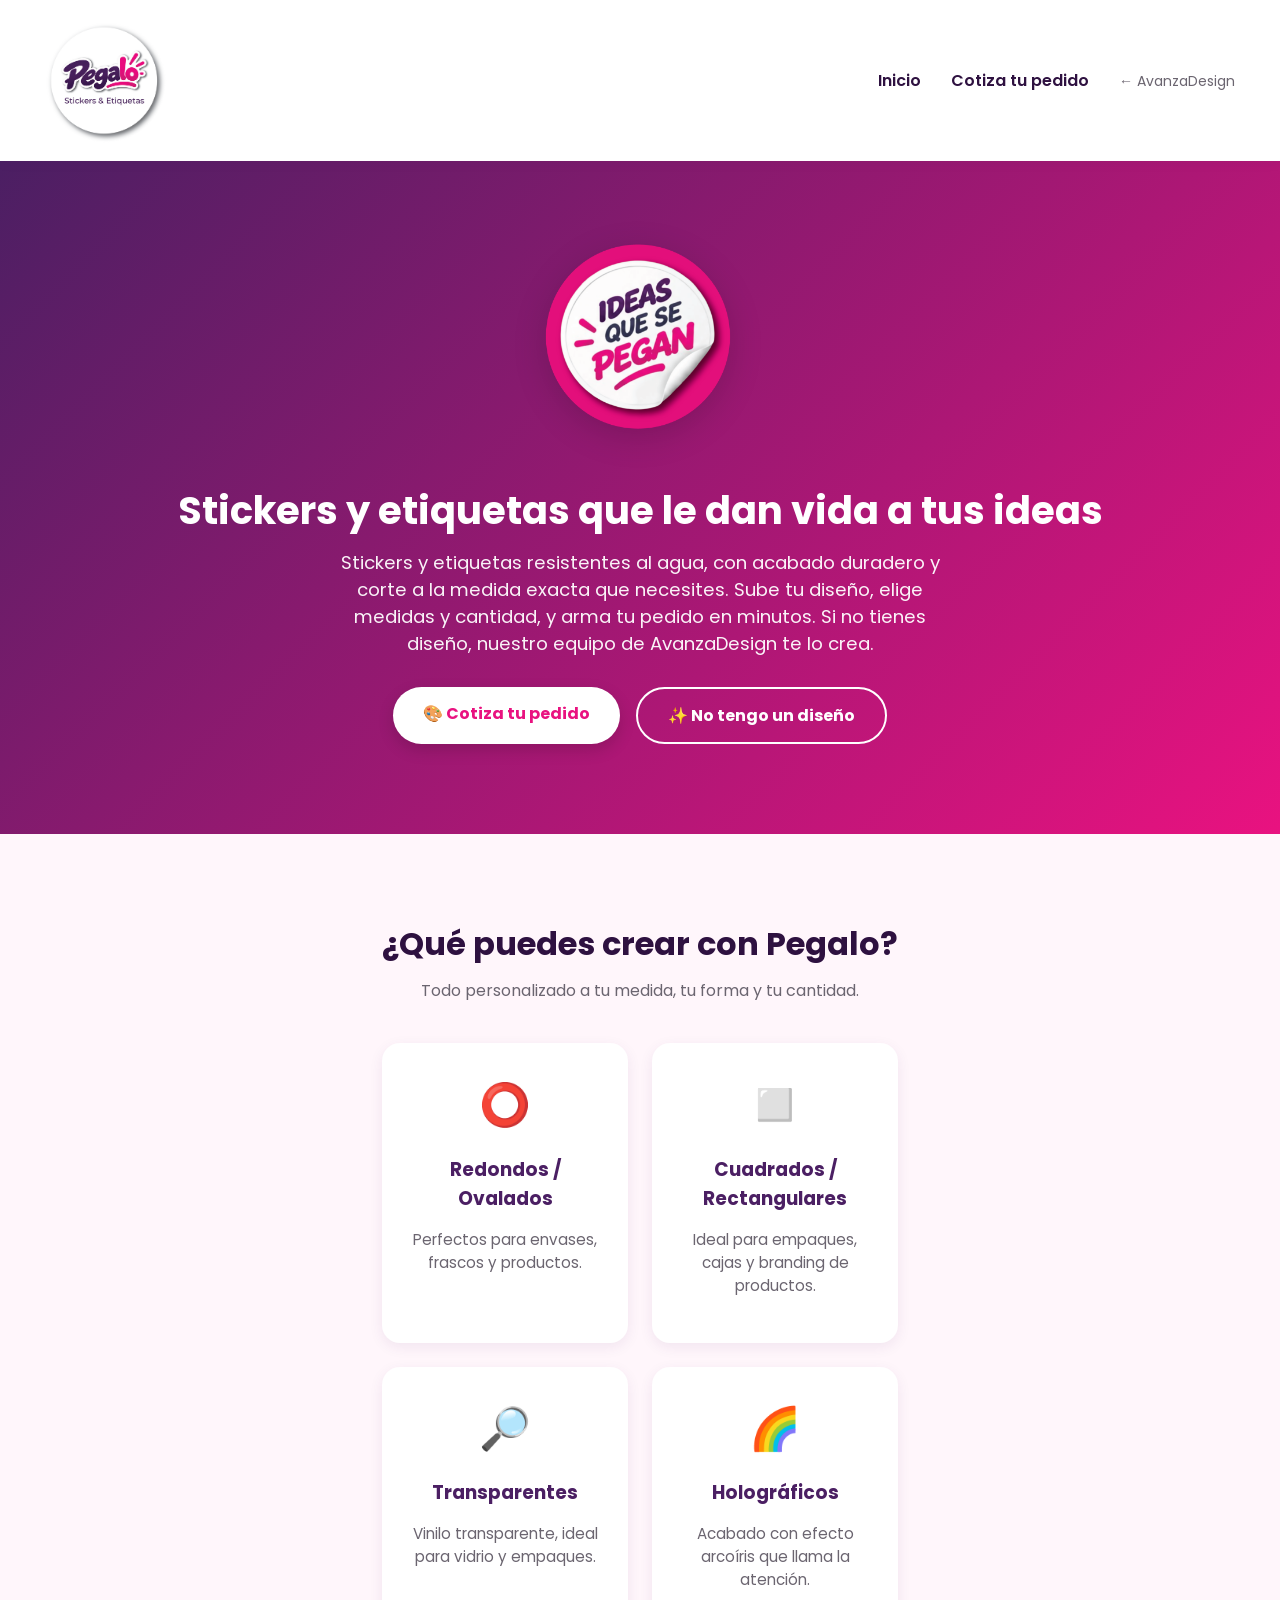
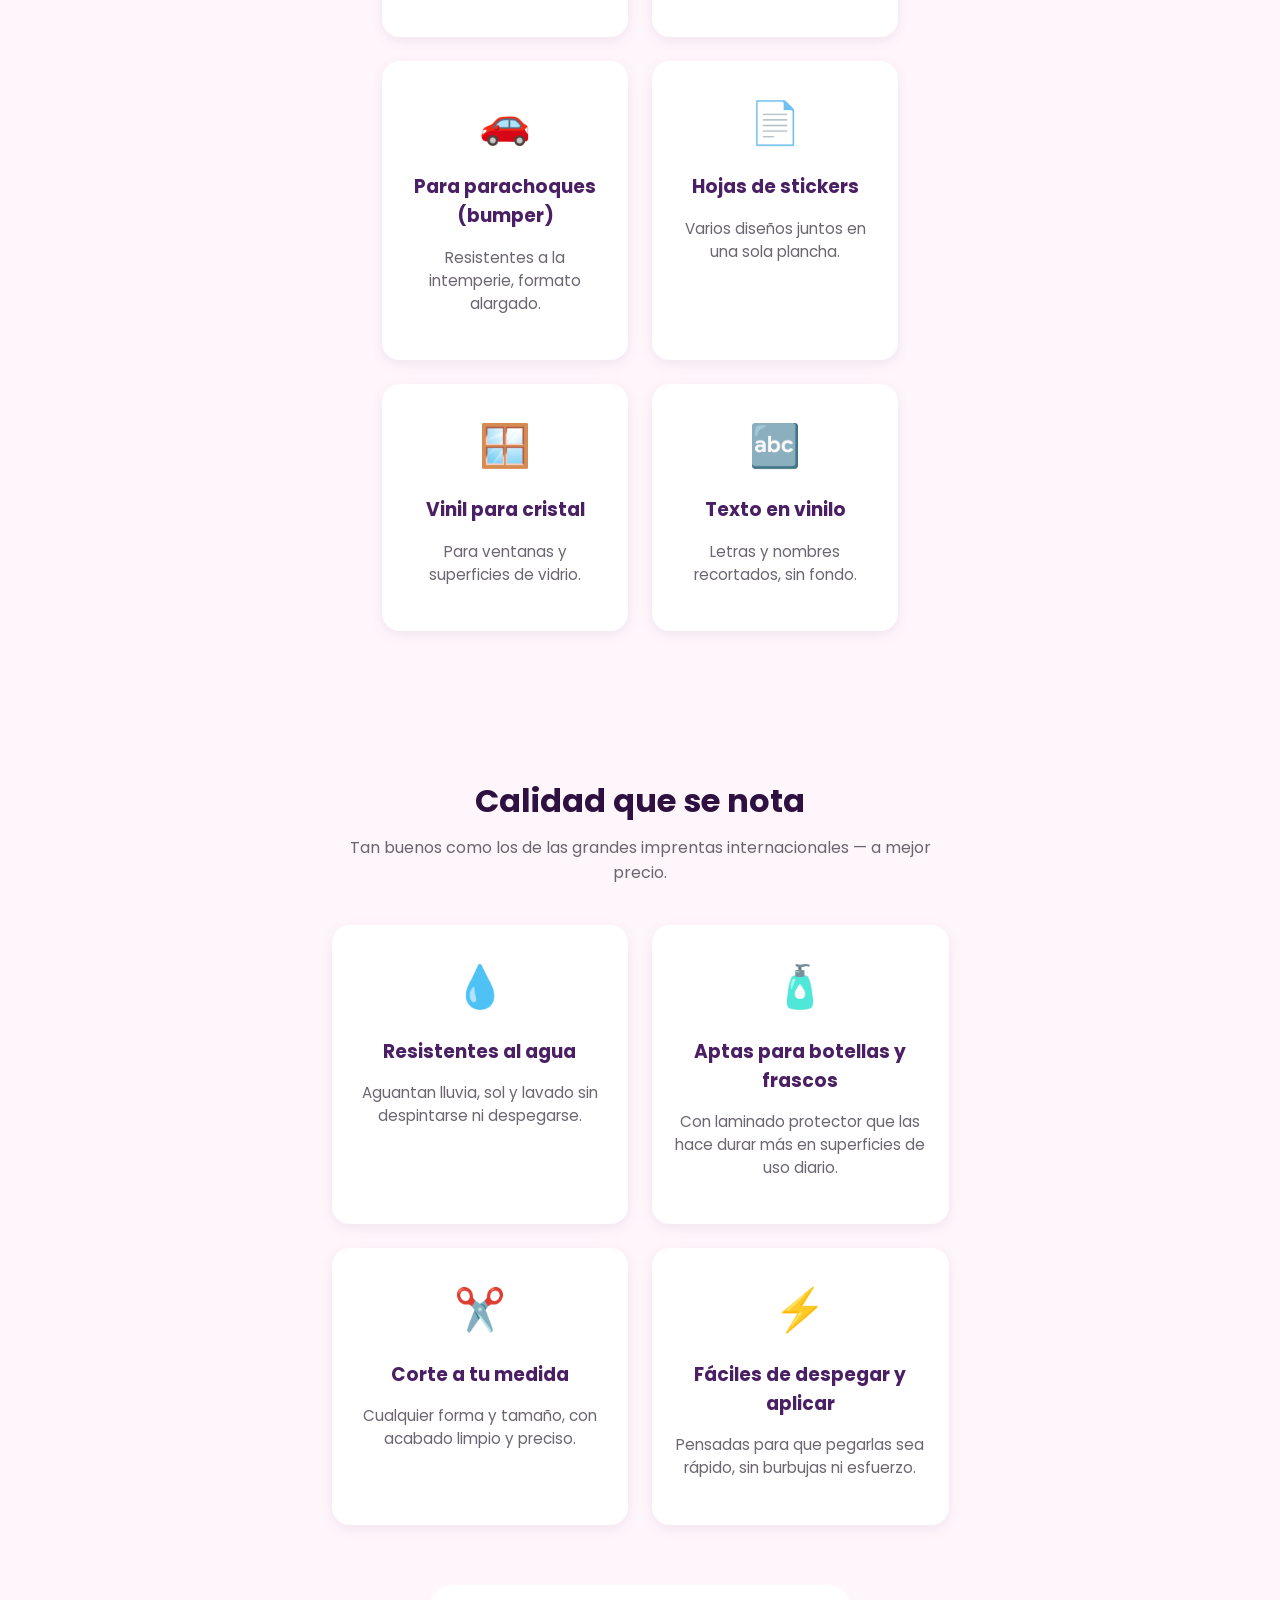
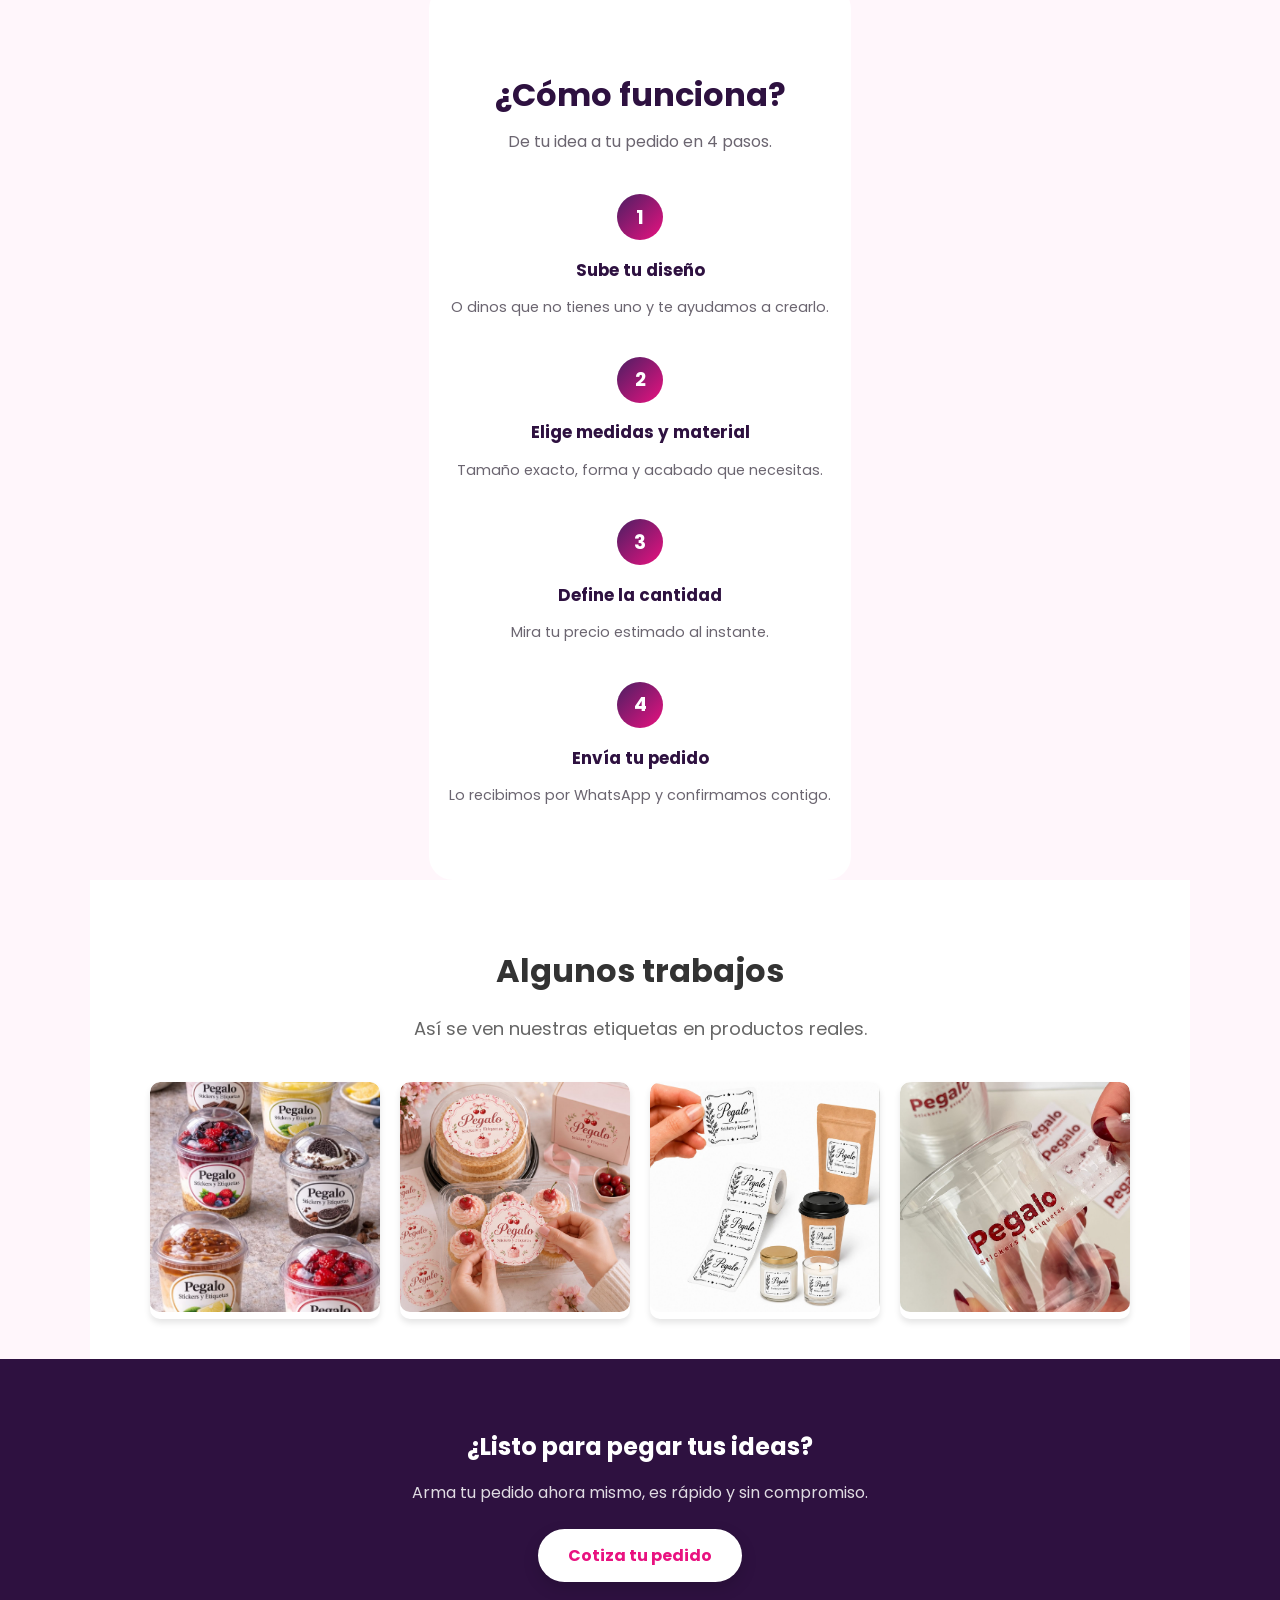
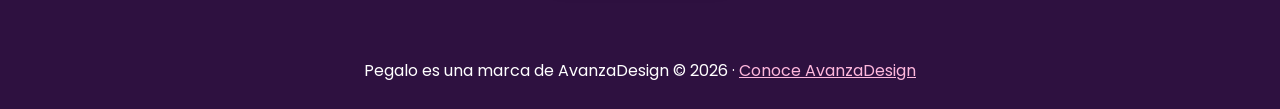
==== pegalo/index.html @ 0ae36cdd "Initial Commit" ====
<!DOCTYPE html>
<html lang="es">
<head>
    <meta charset="UTF-8">
    <meta name="viewport" content="width=device-width, initial-scale=1.0">
    <title>Pegalo — Stickers & Etiquetas Personalizadas | AvanzaDesign</title>
    <link rel="preconnect" href="https://fonts.googleapis.com">
    <link href="https://fonts.googleapis.com/css2?family=Poppins:wght@400;600;700&display=swap" rel="stylesheet">
    <link rel="stylesheet" href="../styles/index.css">
    <link rel="stylesheet" href="../styles/pegalo.css">
</head>
<body class="pegalo">
    <div class="container">
        <header>
            <div class="header-container">
                <img src="../images/pegalo-logo.png" alt="Pegalo Logo" class="logo">
                <div class="menu-toggle" onclick="toggleMenu()">☰</div>
                <nav id="mobile-menu">
                    <ul>
                        <li><a href="index.html">Inicio</a></li>
                        <li><a href="pedido.html">Cotiza tu pedido</a></li>
                        <li><a href="../index.html" class="back-link">&larr; AvanzaDesign</a></li>
                    </ul>
                </nav>
            </div>
        </header>

        <!-- Hero -->
        <section class="pegalo-hero">
            <img src="../images/pegalo-badge.png" alt="Ideas que se pegan" class="pegalo-logo-badge">
            <h1>Stickers y etiquetas que le dan vida a tus ideas</h1>
            <p>Stickers y etiquetas resistentes al agua, con acabado duradero y corte a la medida exacta que necesites. Sube tu diseño, elige medidas y cantidad, y arma tu pedido en minutos. Si no tienes diseño, nuestro equipo de AvanzaDesign te lo crea.</p>
            <div class="pegalo-hero-ctas">
                <a href="pedido.html" class="pegalo-btn pegalo-btn-primary">🎨 Cotiza tu pedido</a>
                <a href="pedido.html?diseno=no" class="pegalo-btn pegalo-btn-outline">✨ No tengo un diseño</a>
            </div>
        </section>

        <!-- Productos -->
        <section class="pegalo-section">
            <h2>¿Qué puedes crear con Pegalo?</h2>
            <p class="subtitle">Todo personalizado a tu medida, tu forma y tu cantidad.</p>
            <div class="pegalo-products">
                <div class="pegalo-product-card">
                    <div class="icon">⭕</div>
                    <h3>Redondos / Ovalados</h3>
                    <p>Perfectos para envases, frascos y productos.</p>
                </div>
                <div class="pegalo-product-card">
                    <div class="icon">◻️</div>
                    <h3>Cuadrados / Rectangulares</h3>
                    <p>Ideal para empaques, cajas y branding de productos.</p>
                </div>
                <div class="pegalo-product-card">
                    <div class="icon">🔎</div>
                    <h3>Transparentes</h3>
                    <p>Vinilo transparente, ideal para vidrio y empaques.</p>
                </div>
                <div class="pegalo-product-card">
                    <div class="icon">🌈</div>
                    <h3>Holográficos</h3>
                    <p>Acabado con efecto arcoíris que llama la atención.</p>
                </div>
                <div class="pegalo-product-card">
                    <div class="icon">🚗</div>
                    <h3>Para parachoques (bumper)</h3>
                    <p>Resistentes a la intemperie, formato alargado.</p>
                </div>
                <div class="pegalo-product-card">
                    <div class="icon">📄</div>
                    <h3>Hojas de stickers</h3>
                    <p>Varios diseños juntos en una sola plancha.</p>
                </div>
                <div class="pegalo-product-card">
                    <div class="icon">🪟</div>
                    <h3>Vinil para cristal</h3>
                    <p>Para ventanas y superficies de vidrio.</p>
                </div>
                <div class="pegalo-product-card">
                    <div class="icon">🔤</div>
                    <h3>Texto en vinilo</h3>
                    <p>Letras y nombres recortados, sin fondo.</p>
                </div>
            </div>
        </section>

        <!-- Calidad -->
        <section class="pegalo-section">
            <h2>Calidad que se nota</h2>
            <p class="subtitle">Tan buenos como los de las grandes imprentas internacionales — a mejor precio.</p>
            <div class="pegalo-products">
                <div class="pegalo-product-card">
                    <div class="icon">💧</div>
                    <h3>Resistentes al agua</h3>
                    <p>Aguantan lluvia, sol y lavado sin despintarse ni despegarse.</p>
                </div>
                <div class="pegalo-product-card">
                    <div class="icon">🧴</div>
                    <h3>Aptas para botellas y frascos</h3>
                    <p>Con laminado protector que las hace durar más en superficies de uso diario.</p>
                </div>
                <div class="pegalo-product-card">
                    <div class="icon">✂️</div>
                    <h3>Corte a tu medida</h3>
                    <p>Cualquier forma y tamaño, con acabado limpio y preciso.</p>
                </div>
                <div class="pegalo-product-card">
                    <div class="icon">⚡</div>
                    <h3>Fáciles de despegar y aplicar</h3>
                    <p>Pensadas para que pegarlas sea rápido, sin burbujas ni esfuerzo.</p>
                </div>
            </div>
        </section>

        <!-- Cómo funciona -->
        <section class="pegalo-section" style="background:#fff; border-radius: 24px;">
            <h2>¿Cómo funciona?</h2>
            <p class="subtitle">De tu idea a tu pedido en 4 pasos.</p>
            <div class="pegalo-steps">
                <div class="pegalo-step">
                    <div class="step-number">1</div>
                    <h3>Sube tu diseño</h3>
                    <p>O dinos que no tienes uno y te ayudamos a crearlo.</p>
                </div>
                <div class="pegalo-step">
                    <div class="step-number">2</div>
                    <h3>Elige medidas y material</h3>
                    <p>Tamaño exacto, forma y acabado que necesitas.</p>
                </div>
                <div class="pegalo-step">
                    <div class="step-number">3</div>
                    <h3>Define la cantidad</h3>
                    <p>Mira tu precio estimado al instante.</p>
                </div>
                <div class="pegalo-step">
                    <div class="step-number">4</div>
                    <h3>Envía tu pedido</h3>
                    <p>Lo recibimos por WhatsApp y confirmamos contigo.</p>
                </div>
            </div>
        </section>

        <!-- Galería -->
        <section id="galeria" class="pegalo-section">
            <h2>Algunos trabajos</h2>
            <p class="subtitle">Así se ven nuestras etiquetas en productos reales.</p>
            <div class="gallery">
                <div class="gallery-item">
                    <img src="../images/pegalo-gallery-postres.jpg" alt="Etiquetas Pegalo en postres individuales">
                    <div class="overlay"><p>Etiquetas para repostería y postres</p></div>
                </div>
                <div class="gallery-item">
                    <img src="../images/pegalo-gallery-pasteleria.jpg" alt="Etiquetas Pegalo en pastel y cupcakes">
                    <div class="overlay"><p>Para pasteles y cupcakes</p></div>
                </div>
                <div class="gallery-item">
                    <img src="../images/pegalo-gallery-velas-empaques.jpg" alt="Etiquetas Pegalo en velas y empaques">
                    <div class="overlay"><p>Velas, bolsas y empaques</p></div>
                </div>
                <div class="gallery-item">
                    <img src="../images/pegalo-gallery-transparente.jpg" alt="Sticker transparente Pegalo en vaso">
                    <div class="overlay"><p>Stickers transparentes</p></div>
                </div>
            </div>
        </section>

        <!-- CTA final -->
        <div class="pegalo-cta-band">
            <h2>¿Listo para pegar tus ideas?</h2>
            <p>Arma tu pedido ahora mismo, es rápido y sin compromiso.</p>
            <a href="pedido.html" class="pegalo-btn pegalo-btn-primary">Cotiza tu pedido</a>
        </div>

        <footer>
            <p>Pegalo es una marca de AvanzaDesign &copy; 2026 &middot; <a href="../index.html">Conoce AvanzaDesign</a></p>
        </footer>
    </div>

    <script src="../toggleMenu.js"></script>
</body>
</html>
---- styles/index.css ----
/* General */
body {
    font-family: Arial, sans-serif;
    margin: 0;
    padding: 0;
    background-color: #f4f4f4;
    color: #333;
    height: 100%;
}

/* Contenedor principal */
.container {
    display: flex;
    flex-direction: column;
    min-height: 100vh;
}

/* Encabezado */
header {
    background-color: #333333;
    color: #ffffff;
    padding: 10px 0;
    box-shadow: 0 4px 6px rgba(0, 0, 0, 0.1);
    position: sticky;
    top: 0;
    z-index: 1000;
}

.header-container {
    display: flex;
    align-items: center;
    justify-content: space-between;
    padding: 0 30px;
}

header .logo {
    max-width: 120px;
    height: auto;
}

nav ul {
    list-style: none;
    display: flex;
    margin: 0;
    padding: 0;
}

nav ul li {
    margin: 0 15px;
}

nav ul li a {
    color: #ffffff;
    text-decoration: none;
}

nav ul li a:hover {
    color: #cccccc;
}

.menu-toggle {
    display: hidden;
    font-size: 24px;
    color: #fff;
    cursor: pointer;
}

nav ul {
    list-style: none;
    padding: 0;
    margin: 0;
    display: flex;
}

@media (max-width: 768px) {
    #mobile-menu {
        display: none;
        flex-direction: column;
        background-color: #333;
        position: absolute;
        top: 100%;
        left: 0;
        right: 0;
        padding: 10px;
        z-index: 1000;
    }

    #mobile-menu.show {
        display: flex;
    }

    .menu-toggle {
        display: block;
        font-size: 24px;
        cursor: pointer;
        color: white;
    }

    nav ul {
        flex-direction: column;
    }
}



/* Banner principal */
#banner {
    background: url('images/banner-bg.jpg') no-repeat center center/cover;
    height: 100vh;
    display: flex;
    align-items: center;
    justify-content: center;
    text-align: center;
    color: white;
    position: relative;
}

.hero-text {
    position: relative;
    z-index: 2;
    padding: 0 20px;
}

.hero-text h1 {
    font-size: 6vw;
    margin-bottom: 10px;
    text-shadow: 2px 2px 4px rgba(0, 0, 0, 0.5);
}

.hero-text p {
    font-size: 4vw;
    margin-bottom: 70px;
    text-shadow: 2px 2px 4px rgba(0, 0, 0, 0.5);
}

.cta-button {
    background-color: #f36e21;
    padding: 10px 20px;
    color: white;
    text-decoration: none;
    font-size: 18px;
    border-radius: 5px;
    transition: background-color 0.3s;
}

.cta-button:hover {
    background-color: #e45a18;
}

#banner::before {
    content: '';
    position: absolute;
    top: 0;
    left: 0;
    right: 0;
    bottom: 0;
    background: rgba(0, 0, 0, 0.4);
    z-index: 1;
}

/* Servicios */
#servicios {
    background-color: #fff;
    padding: 60px 20px;
    text-align: center;
}

#servicios h2 {
    font-size: 32px;
    margin-bottom: 40px;
}

.services-container {
    display: flex;
    flex-wrap: wrap;
    justify-content: center;
    gap: 20px;
}

.service-card {
    background-color: #f9f9f9;
    padding: 20px;
    width: calc(100% - 40px);
    max-width: 300px;
    box-shadow: 0 4px 6px rgba(0, 0, 0, 0.1);
    border-radius: 8px;
}

.service-card img {
    width: 100%;
    height: auto;
    border-radius: 8px;
    margin-bottom: 20px;
}

.service-card h3 {
    font-size: 24px;
    margin-bottom: 10px;
}

.service-card p {
    font-size: 16px;
}

/* Galería */
#galeria {
    padding: 40px;
    text-align: center;
    background-color: #ffffff;
}

#galeria h2 {
    color: #333;
    margin-bottom: 20px;
}

#galeria p {
    color: #666;
    font-size: 18px;
    margin-bottom: 40px;
}

.gallery {
    display: flex;
    gap: 20px;
    padding: 0 20px;
}

.gallery-item {
    position: relative;
    overflow: hidden;
    border-radius: 10px;
    box-shadow: 0 4px 6px rgba(0, 0, 0, 0.1);
    flex: 1;
}

.gallery-item img {
    width: 100% ;
    height: auto;
    transition: transform 0.3s ease;
    border-radius: 10px;
}

.gallery-item:hover img {
    transform: scale(1.1);
}

.overlay {
    position: absolute;
    top: 0;
    left: 0;
    right: 0;
    bottom: 0;
    background: rgba(0, 0, 0, 0.5);
    color: #fff;
    display: flex;
    justify-content: center;
    align-items: center;
    opacity: 0;
    transition: opacity 0.3s ease;
    border-radius: 10px;
}

.gallery-item:hover .overlay {
    opacity: 1;
}

.overlay p {
    font-size: 18px;
    font-weight: bold;
}

/* Pie de página */
footer {
    background-color: #231f20;
    color: #fff;
    text-align: center;
    padding: 10px 0;
    margin-top: auto;
}

/* Responsividad */
@media (max-width: 768px) {
    .hero-text h1 {
        font-size: 5vw;
    }

    .hero-text p {
        font-size: 3.5vw;
    }

    .service-card {
        width: 90%;
    }

    .gallery {
        grid-template-columns: repeat(auto-fill, minmax(100px, 1fr));
    }
}
---- styles/pegalo.css ----
/* ==========================================================================
   PEGALO — Stickers & Etiquetas
   Sub-marca de AvanzaDesign
   ========================================================================== */

:root {
    --pegalo-purple: #4B1F63;
    --pegalo-purple-dark: #2E1140;
    --pegalo-pink: #E91280;
    --pegalo-pink-light: #FF56AC;
    --pegalo-bg: #FFF6FB;
    --pegalo-gray: #6b6570;
    --pegalo-gradient: linear-gradient(135deg, var(--pegalo-purple) 0%, var(--pegalo-pink) 100%);
    --pegalo-radius: 18px;
}

.pegalo * {
    box-sizing: border-box;
}

.pegalo {
    font-family: 'Poppins', Arial, sans-serif;
    background-color: var(--pegalo-bg);
    color: var(--pegalo-purple-dark);
}

/* ---- Header ---- */
.pegalo header {
    background-color: #ffffff;
    color: var(--pegalo-purple-dark);
    box-shadow: 0 2px 10px rgba(75, 31, 99, 0.08);
}

.pegalo header .logo {
    max-width: 150px;
}

.pegalo nav ul li a {
    color: var(--pegalo-purple-dark);
    font-weight: 600;
}

.pegalo nav ul li a:hover {
    color: var(--pegalo-pink);
}

.pegalo nav ul li a.back-link {
    color: var(--pegalo-gray);
    font-weight: 400;
    font-size: 14px;
}

@media (max-width: 768px) {
    .pegalo #mobile-menu {
        background-color: #ffffff;
        box-shadow: 0 4px 10px rgba(75, 31, 99, 0.1);
    }
    .pegalo .menu-toggle {
        color: var(--pegalo-purple-dark);
    }
}

/* ---- Hero ---- */
.pegalo-hero {
    background: var(--pegalo-gradient);
    padding: 70px 20px 90px;
    text-align: center;
    color: #fff;
    position: relative;
    overflow: hidden;
}

.pegalo-hero .pegalo-logo-badge {
    max-width: 220px;
    margin-bottom: 20px;
    filter: drop-shadow(0 8px 16px rgba(0,0,0,0.15));
}

.pegalo-hero h1 {
    font-size: 2.4rem;
    margin: 10px 0;
}

.pegalo-hero p {
    font-size: 1.15rem;
    max-width: 600px;
    margin: 0 auto 30px;
    opacity: 0.95;
}

.pegalo-hero-ctas {
    display: flex;
    gap: 16px;
    justify-content: center;
    flex-wrap: wrap;
}

.pegalo-btn {
    display: inline-block;
    padding: 14px 30px;
    border-radius: 50px;
    font-weight: 700;
    text-decoration: none;
    font-size: 1rem;
    transition: transform 0.2s ease, box-shadow 0.2s ease;
    cursor: pointer;
    border: none;
}

.pegalo-btn:hover {
    transform: translateY(-3px);
}

.pegalo-btn-primary {
    background-color: #fff;
    color: var(--pegalo-pink);
    box-shadow: 0 6px 16px rgba(0,0,0,0.15);
}

.pegalo-btn-outline {
    background-color: transparent;
    color: #fff;
    border: 2px solid #fff;
}

.pegalo-btn-solid {
    background: var(--pegalo-gradient);
    color: #fff;
    box-shadow: 0 6px 16px rgba(233, 18, 128, 0.35);
}

.pegalo-btn-solid:disabled {
    opacity: 0.4;
    cursor: not-allowed;
    transform: none;
}

/* ---- Sections ---- */
.pegalo-section {
    padding: 60px 20px;
    max-width: 1100px;
    margin: 0 auto;
}

.pegalo-section h2 {
    text-align: center;
    font-size: 2rem;
    color: var(--pegalo-purple-dark);
    margin-bottom: 10px;
}

.pegalo-section > p.subtitle {
    text-align: center;
    color: var(--pegalo-gray);
    max-width: 600px;
    margin: 0 auto 40px;
}

/* ---- Product cards ---- */
.pegalo-products {
    display: grid;
    grid-template-columns: repeat(auto-fit, minmax(220px, 1fr));
    gap: 24px;
}

.pegalo-product-card {
    background: #fff;
    border-radius: var(--pegalo-radius);
    padding: 28px 20px;
    text-align: center;
    box-shadow: 0 4px 14px rgba(75, 31, 99, 0.08);
    border: 2px dashed transparent;
    transition: border-color 0.2s ease, transform 0.2s ease;
}

.pegalo-product-card:hover {
    border-color: var(--pegalo-pink-light);
    transform: translateY(-4px);
}

.pegalo-product-card .icon {
    font-size: 2.6rem;
    margin-bottom: 12px;
}

.pegalo-product-card h3 {
    color: var(--pegalo-purple);
    margin-bottom: 8px;
}

.pegalo-product-card p {
    color: var(--pegalo-gray);
    font-size: 0.95rem;
}

/* ---- Steps / how it works ---- */
.pegalo-steps {
    display: grid;
    grid-template-columns: repeat(auto-fit, minmax(200px, 1fr));
    gap: 24px;
    counter-reset: step;
}

.pegalo-step {
    text-align: center;
    position: relative;
}

.pegalo-step .step-number {
    width: 46px;
    height: 46px;
    border-radius: 50%;
    background: var(--pegalo-gradient);
    color: #fff;
    display: flex;
    align-items: center;
    justify-content: center;
    font-weight: 700;
    margin: 0 auto 12px;
    font-size: 1.2rem;
}

.pegalo-step h3 {
    color: var(--pegalo-purple-dark);
    font-size: 1.05rem;
    margin-bottom: 6px;
}

.pegalo-step p {
    color: var(--pegalo-gray);
    font-size: 0.9rem;
}

/* ---- Gallery reuse ---- */
.pegalo .gallery {
    flex-wrap: wrap;
}

.pegalo .gallery-item {
    flex: 1 1 220px;
}

.pegalo .gallery-item img {
    aspect-ratio: 1 / 1;
    object-fit: cover;
}

.pegalo .gallery-item .overlay {
    background: rgba(75, 31, 99, 0.75);
}

/* ---- CTA final band ---- */
.pegalo-cta-band {
    background: var(--pegalo-purple-dark);
    color: #fff;
    text-align: center;
    padding: 50px 20px;
}

.pegalo-cta-band h2 {
    margin-bottom: 10px;
}

.pegalo-cta-band p {
    opacity: 0.85;
    margin-bottom: 24px;
}

/* ---- Footer ---- */
.pegalo footer {
    background-color: var(--pegalo-purple-dark);
}

.pegalo footer a {
    color: #ffb8dd;
}

/* ==========================================================================
   PEDIDO / ORDER TOOL
   ========================================================================== */

.pedido-wrapper {
    max-width: 950px;
    margin: 0 auto;
    padding: 40px 20px 80px;
}

.pedido-header {
    text-align: center;
    margin-bottom: 30px;
}

.pedido-header h1 {
    color: var(--pegalo-purple-dark);
    font-size: 2rem;
    margin-bottom: 8px;
}

.pedido-header p {
    color: var(--pegalo-gray);
}

/* Progress */
.pedido-progress {
    display: flex;
    justify-content: center;
    gap: 8px;
    margin-bottom: 40px;
    flex-wrap: wrap;
}

.pedido-progress .dot {
    padding: 6px 16px;
    border-radius: 50px;
    background: #eee0ea;
    color: var(--pegalo-purple);
    font-size: 0.8rem;
    font-weight: 600;
}

.pedido-progress .dot.active {
    background: var(--pegalo-gradient);
    color: #fff;
}

/* Design choice cards */
.design-choice {
    display: grid;
    grid-template-columns: repeat(auto-fit, minmax(260px, 1fr));
    gap: 20px;
    margin-bottom: 20px;
}

.design-choice-card {
    background: #fff;
    border: 2px solid #eee0ea;
    border-radius: var(--pegalo-radius);
    padding: 30px 24px;
    text-align: center;
    cursor: pointer;
    transition: all 0.2s ease;
}

.design-choice-card:hover,
.design-choice-card.selected {
    border-color: var(--pegalo-pink);
    box-shadow: 0 6px 18px rgba(233, 18, 128, 0.15);
}

.design-choice-card .icon {
    font-size: 2.4rem;
    margin-bottom: 10px;
}

.design-choice-card h3 {
    color: var(--pegalo-purple-dark);
    margin-bottom: 6px;
}

.design-choice-card p {
    color: var(--pegalo-gray);
    font-size: 0.9rem;
}

/* Upload zone */
.upload-zone {
    border: 2px dashed #d9b8ce;
    border-radius: var(--pegalo-radius);
    padding: 40px 20px;
    text-align: center;
    background: #fff;
    cursor: pointer;
    transition: border-color 0.2s ease, background 0.2s ease;
}

.upload-zone:hover,
.upload-zone.dragover {
    border-color: var(--pegalo-pink);
    background: #fff0f8;
}

.upload-zone .icon {
    font-size: 2.4rem;
    color: var(--pegalo-pink);
    margin-bottom: 10px;
}

.upload-zone p {
    color: var(--pegalo-gray);
    margin: 4px 0;
}

.upload-zone small {
    color: #a89ba5;
}

.upload-preview {
    display: none;
    align-items: center;
    gap: 16px;
    background: #fff;
    border: 2px solid #eee0ea;
    border-radius: var(--pegalo-radius);
    padding: 16px 20px;
    margin-top: 16px;
}

.upload-preview.show {
    display: flex;
}

.upload-preview img {
    width: 64px;
    height: 64px;
    object-fit: cover;
    border-radius: 10px;
    background: #f4f0f3;
}

.upload-preview .file-icon {
    width: 64px;
    height: 64px;
    border-radius: 10px;
    background: var(--pegalo-gradient);
    display: flex;
    align-items: center;
    justify-content: center;
    color: #fff;
    font-size: 1.6rem;
    flex-shrink: 0;
}

.upload-preview .file-info {
    flex: 1;
    text-align: left;
}

.upload-preview .file-info strong {
    display: block;
    color: var(--pegalo-purple-dark);
    word-break: break-all;
}

.upload-preview .file-info span {
    color: var(--pegalo-gray);
    font-size: 0.85rem;
}

.upload-preview .remove-file {
    background: none;
    border: none;
    color: var(--pegalo-pink);
    font-size: 1.3rem;
    cursor: pointer;
    line-height: 1;
}

/* Form card */
.pedido-card {
    background: #fff;
    border-radius: var(--pegalo-radius);
    padding: 30px;
    box-shadow: 0 4px 14px rgba(75, 31, 99, 0.08);
    margin-bottom: 24px;
}

.pedido-card h2 {
    color: var(--pegalo-purple-dark);
    font-size: 1.2rem;
    margin-top: 0;
    margin-bottom: 20px;
    display: flex;
    align-items: center;
    gap: 8px;
}

.form-row {
    display: grid;
    grid-template-columns: repeat(auto-fit, minmax(180px, 1fr));
    gap: 18px;
    margin-bottom: 18px;
}

.form-group label {
    display: block;
    font-weight: 600;
    font-size: 0.9rem;
    color: var(--pegalo-purple-dark);
    margin-bottom: 6px;
}

.form-group input[type="text"],
.form-group input[type="number"],
.form-group input[type="tel"],
.form-group input[type="email"],
.form-group select,
.form-group textarea {
    width: 100%;
    padding: 12px 14px;
    border: 2px solid #eee0ea;
    border-radius: 10px;
    font-size: 0.95rem;
    font-family: inherit;
    color: var(--pegalo-purple-dark);
    background: #fff;
}

.form-group input:focus,
.form-group select:focus,
.form-group textarea:focus {
    outline: none;
    border-color: var(--pegalo-pink);
}

.form-group small.hint {
    color: var(--pegalo-gray);
    font-size: 0.8rem;
}

/* size chips */
.size-chips {
    display: flex;
    flex-wrap: wrap;
    gap: 8px;
    margin-bottom: 14px;
}

.size-chip {
    padding: 8px 16px;
    border-radius: 50px;
    border: 2px solid #eee0ea;
    background: #fff;
    color: var(--pegalo-purple-dark);
    font-size: 0.85rem;
    cursor: pointer;
    font-weight: 600;
}

.size-chip:hover {
    border-color: var(--pegalo-pink-light);
}

.size-chip.active {
    background: var(--pegalo-gradient);
    border-color: transparent;
    color: #fff;
}

/* quantity tiers */
.qty-tiers {
    display: flex;
    flex-wrap: wrap;
    gap: 8px;
}

.qty-tier {
    padding: 10px 18px;
    border-radius: 10px;
    border: 2px solid #eee0ea;
    background: #fff;
    color: var(--pegalo-purple-dark);
    cursor: pointer;
    font-weight: 600;
    font-size: 0.9rem;
}

.qty-tier:hover {
    border-color: var(--pegalo-pink-light);
}

.qty-tier.active {
    background: var(--pegalo-gradient);
    border-color: transparent;
    color: #fff;
}

/* Price summary */
.price-summary {
    background: var(--pegalo-gradient);
    border-radius: var(--pegalo-radius);
    padding: 26px 30px;
    color: #fff;
    display: flex;
    justify-content: space-between;
    align-items: center;
    flex-wrap: wrap;
    gap: 16px;
}

.price-summary .label {
    font-size: 0.85rem;
    opacity: 0.85;
    margin-bottom: 4px;
}

.price-summary .amount {
    font-size: 2rem;
    font-weight: 700;
}

.price-summary .breakdown {
    font-size: 0.8rem;
    opacity: 0.8;
    margin-top: 4px;
}

.price-summary .disclaimer {
    font-size: 0.75rem;
    opacity: 0.75;
    max-width: 280px;
}

/* Submit area */
.pedido-submit {
    text-align: center;
    margin-top: 30px;
}

.pedido-submit .pegalo-btn {
    font-size: 1.05rem;
    padding: 16px 40px;
}

.pedido-note {
    max-width: 560px;
    margin: 16px auto 0;
    text-align: center;
    font-size: 0.85rem;
    color: var(--pegalo-gray);
    background: #fff0f8;
    border-radius: 10px;
    padding: 14px 18px;
}

.field-error {
    border-color: #e0455f !important;
}

.error-msg {
    color: #e0455f;
    font-size: 0.8rem;
    margin-top: 4px;
    display: none;
}

.error-msg.show {
    display: block;
}

@media (max-width: 600px) {
    .price-summary {
        flex-direction: column;
        text-align: center;
    }
}
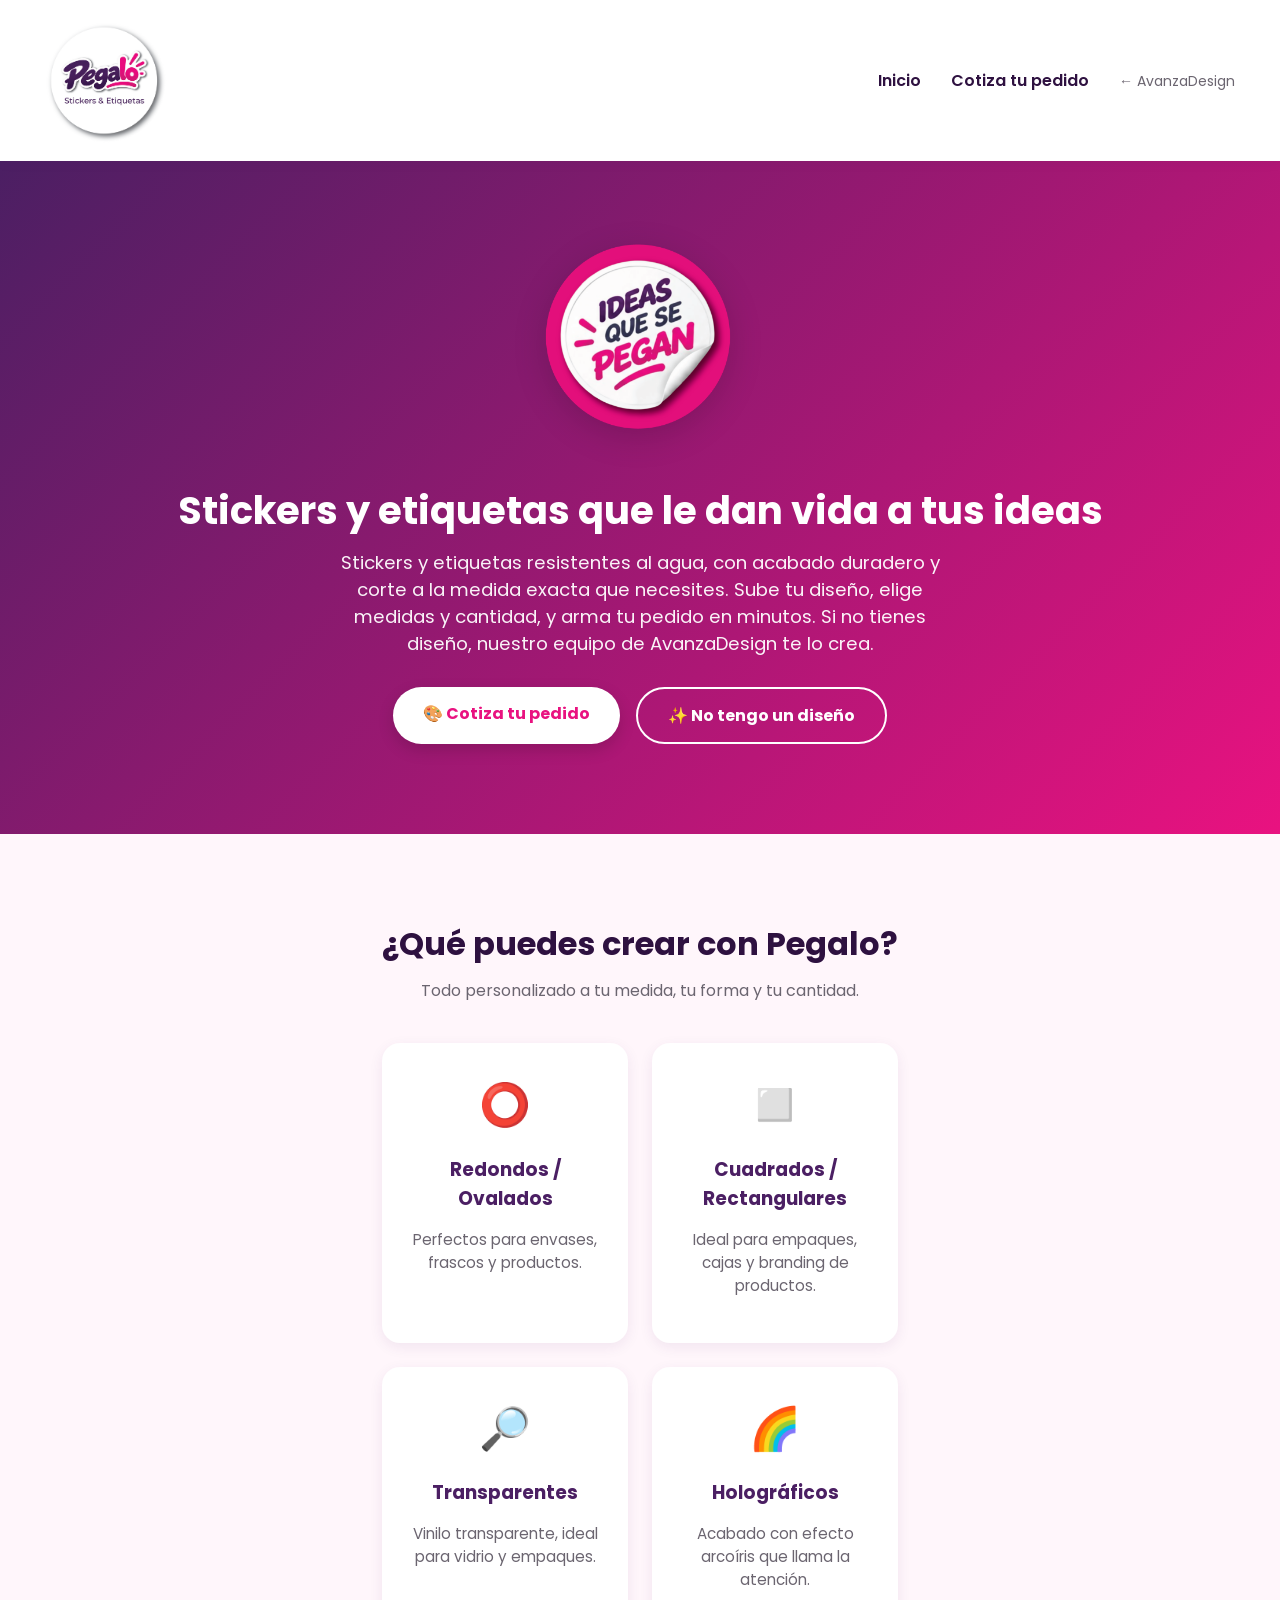
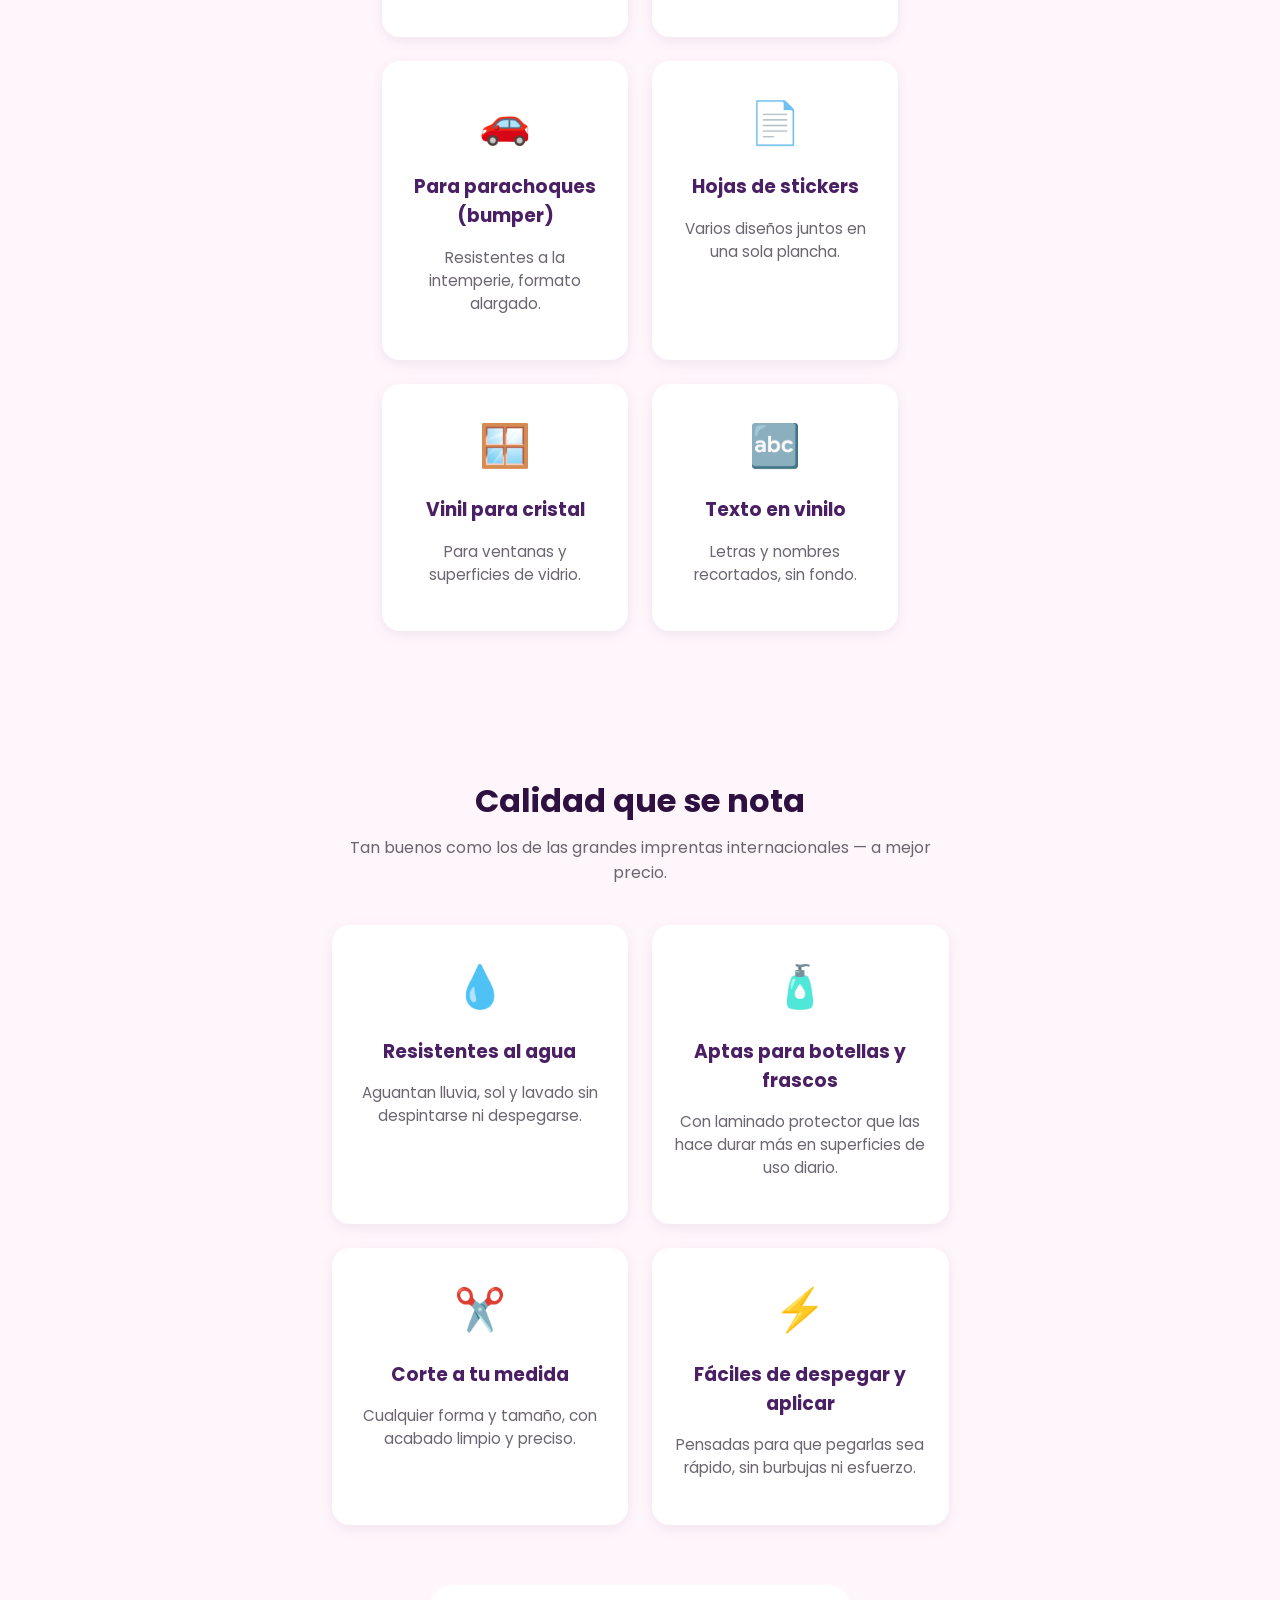
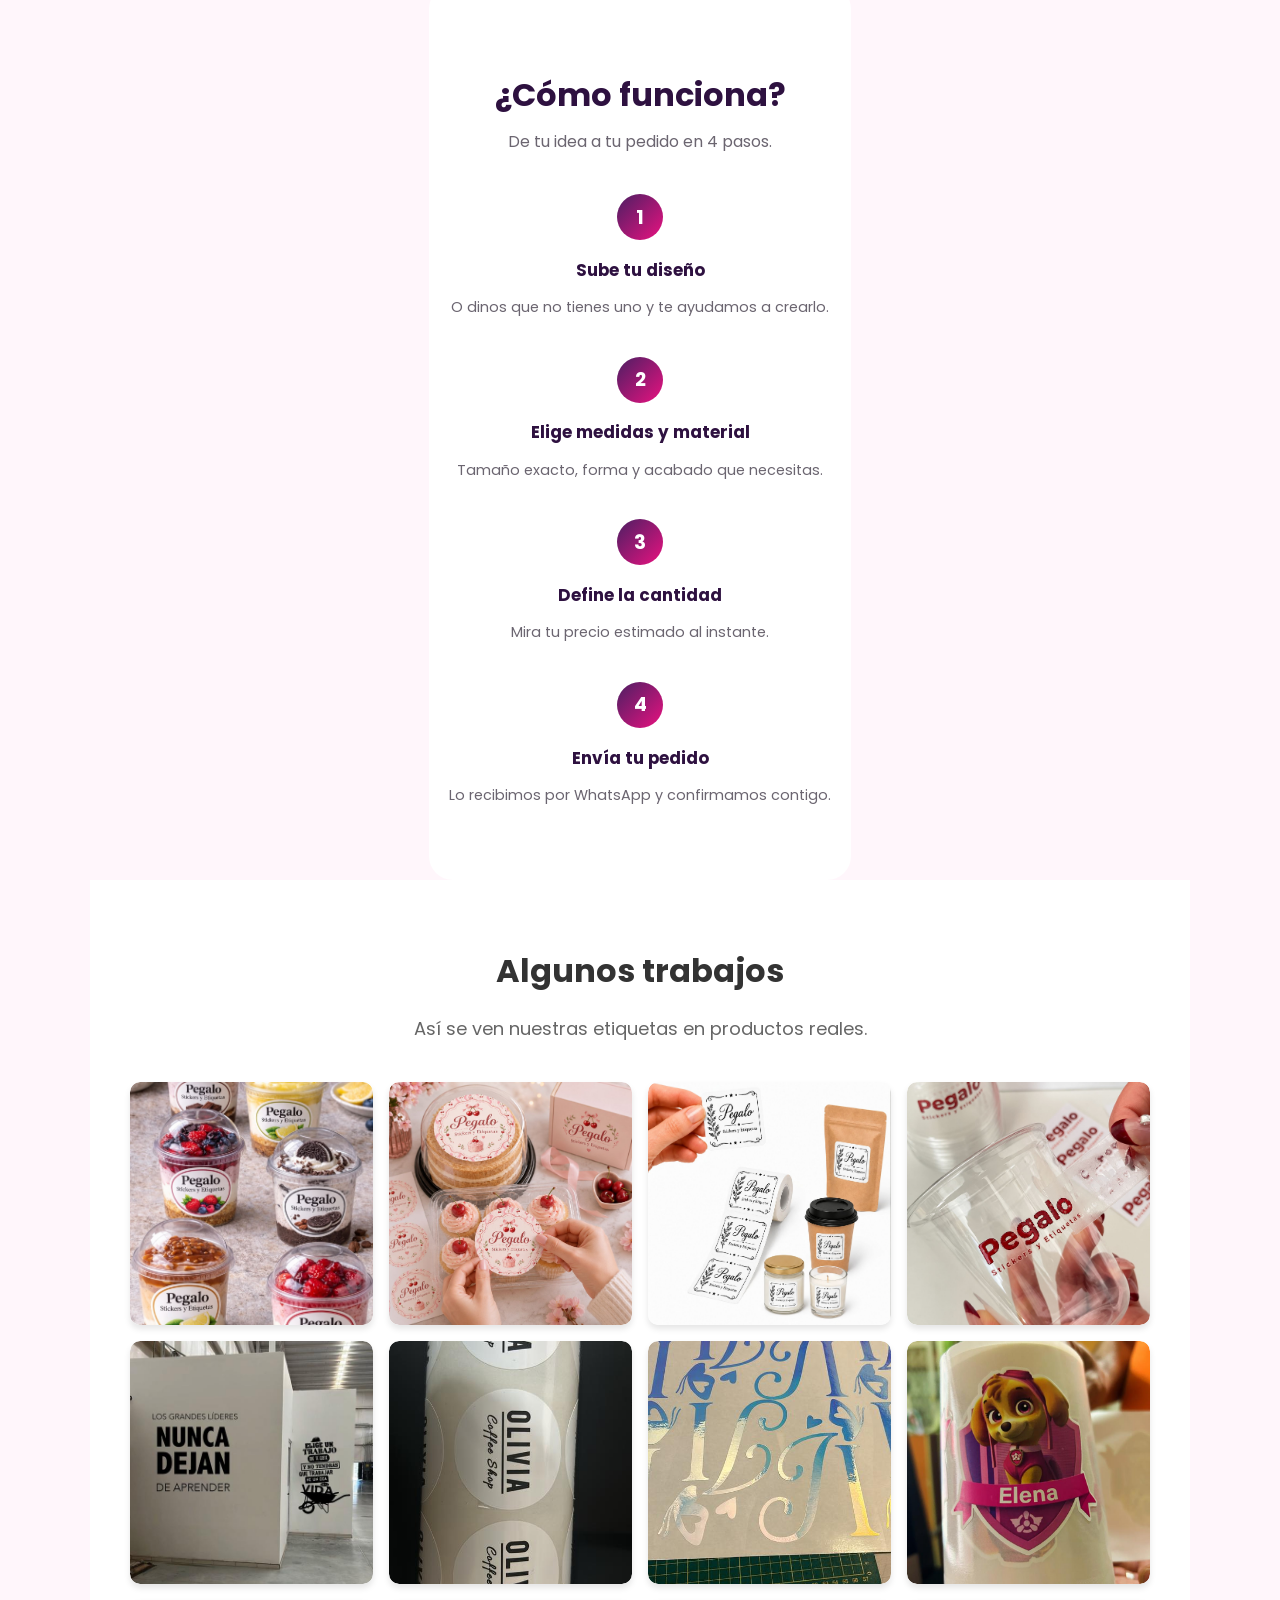
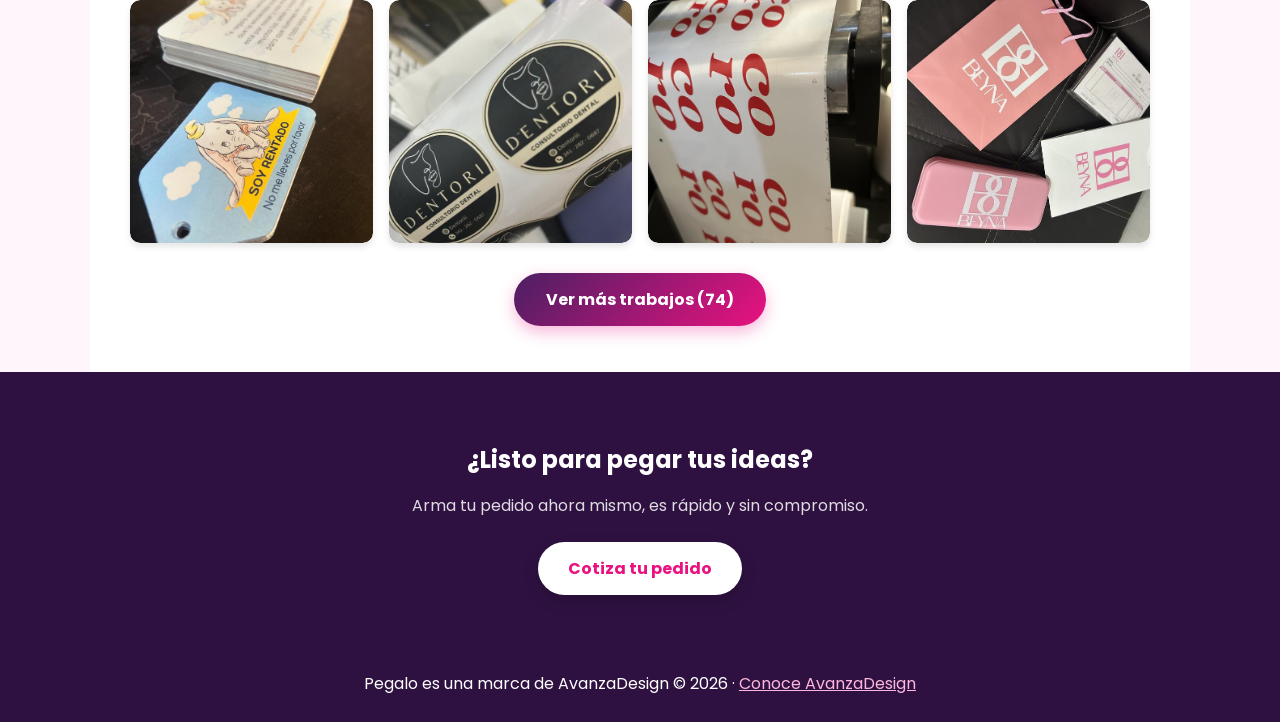
==== commit 35727ea4: "Galería en pegalo y ppágina principal actualizada" ====
--- a/pegalo/index.html
+++ b/pegalo/index.html
@@ -7,7 +7,7 @@
     <link rel="preconnect" href="https://fonts.googleapis.com">
     <link href="https://fonts.googleapis.com/css2?family=Poppins:wght@400;600;700&display=swap" rel="stylesheet">
     <link rel="stylesheet" href="../styles/index.css">
-    <link rel="stylesheet" href="../styles/pegalo.css">
+    <link rel="stylesheet" href="../styles/pegalo.css?v=20261110a">
 </head>
 <body class="pegalo">
     <div class="container">
@@ -144,7 +144,7 @@
         <section id="galeria" class="pegalo-section">
             <h2>Algunos trabajos</h2>
             <p class="subtitle">Así se ven nuestras etiquetas en productos reales.</p>
-            <div class="gallery">
+            <div class="gallery" data-initial="12">
                 <div class="gallery-item">
                     <img src="../images/pegalo-gallery-postres.jpg" alt="Etiquetas Pegalo en postres individuales">
                     <div class="overlay"><p>Etiquetas para repostería y postres</p></div>
@@ -161,6 +161,88 @@
                     <img src="../images/pegalo-gallery-transparente.jpg" alt="Sticker transparente Pegalo en vaso">
                     <div class="overlay"><p>Stickers transparentes</p></div>
                 </div>
+                            <div class="gallery-item"><img src="../images/gallery-pegalo/pegalo-01.jpg" alt="Etiquetas y stickers personalizados Pegalo" loading="lazy" decoding="async"></div>
+                <div class="gallery-item"><img src="../images/gallery-pegalo/pegalo-02.jpg" alt="Etiquetas y stickers personalizados Pegalo" loading="lazy" decoding="async"></div>
+                <div class="gallery-item"><img src="../images/gallery-pegalo/pegalo-03.jpg" alt="Etiquetas y stickers personalizados Pegalo" loading="lazy" decoding="async"></div>
+                <div class="gallery-item"><img src="../images/gallery-pegalo/pegalo-04.jpg" alt="Etiquetas y stickers personalizados Pegalo" loading="lazy" decoding="async"></div>
+                <div class="gallery-item"><img src="../images/gallery-pegalo/pegalo-05.jpg" alt="Etiquetas y stickers personalizados Pegalo" loading="lazy" decoding="async"></div>
+                <div class="gallery-item"><img src="../images/gallery-pegalo/pegalo-06.jpg" alt="Etiquetas y stickers personalizados Pegalo" loading="lazy" decoding="async"></div>
+                <div class="gallery-item"><img src="../images/gallery-pegalo/pegalo-07.jpg" alt="Etiquetas y stickers personalizados Pegalo" loading="lazy" decoding="async"></div>
+                <div class="gallery-item"><img src="../images/gallery-pegalo/pegalo-08.jpg" alt="Etiquetas y stickers personalizados Pegalo" loading="lazy" decoding="async"></div>
+                <div class="gallery-item"><img src="../images/gallery-pegalo/pegalo-09.jpg" alt="Etiquetas y stickers personalizados Pegalo" loading="lazy" decoding="async"></div>
+                <div class="gallery-item"><img src="../images/gallery-pegalo/pegalo-10.jpg" alt="Etiquetas y stickers personalizados Pegalo" loading="lazy" decoding="async"></div>
+                <div class="gallery-item"><img src="../images/gallery-pegalo/pegalo-11.jpg" alt="Etiquetas y stickers personalizados Pegalo" loading="lazy" decoding="async"></div>
+                <div class="gallery-item"><img src="../images/gallery-pegalo/pegalo-12.jpg" alt="Etiquetas y stickers personalizados Pegalo" loading="lazy" decoding="async"></div>
+                <div class="gallery-item"><img src="../images/gallery-pegalo/pegalo-13.jpg" alt="Etiquetas y stickers personalizados Pegalo" loading="lazy" decoding="async"></div>
+                <div class="gallery-item"><img src="../images/gallery-pegalo/pegalo-14.jpg" alt="Etiquetas y stickers personalizados Pegalo" loading="lazy" decoding="async"></div>
+                <div class="gallery-item"><img src="../images/gallery-pegalo/pegalo-15.jpg" alt="Etiquetas y stickers personalizados Pegalo" loading="lazy" decoding="async"></div>
+                <div class="gallery-item"><img src="../images/gallery-pegalo/pegalo-16.jpg" alt="Etiquetas y stickers personalizados Pegalo" loading="lazy" decoding="async"></div>
+                <div class="gallery-item"><img src="../images/gallery-pegalo/pegalo-17.jpg" alt="Etiquetas y stickers personalizados Pegalo" loading="lazy" decoding="async"></div>
+                <div class="gallery-item"><img src="../images/gallery-pegalo/pegalo-18.jpg" alt="Etiquetas y stickers personalizados Pegalo" loading="lazy" decoding="async"></div>
+                <div class="gallery-item"><img src="../images/gallery-pegalo/pegalo-19.jpg" alt="Etiquetas y stickers personalizados Pegalo" loading="lazy" decoding="async"></div>
+                <div class="gallery-item"><img src="../images/gallery-pegalo/pegalo-20.jpg" alt="Etiquetas y stickers personalizados Pegalo" loading="lazy" decoding="async"></div>
+                <div class="gallery-item"><img src="../images/gallery-pegalo/pegalo-21.jpg" alt="Etiquetas y stickers personalizados Pegalo" loading="lazy" decoding="async"></div>
+                <div class="gallery-item"><img src="../images/gallery-pegalo/pegalo-22.jpg" alt="Etiquetas y stickers personalizados Pegalo" loading="lazy" decoding="async"></div>
+                <div class="gallery-item"><img src="../images/gallery-pegalo/pegalo-23.jpg" alt="Etiquetas y stickers personalizados Pegalo" loading="lazy" decoding="async"></div>
+                <div class="gallery-item"><img src="../images/gallery-pegalo/pegalo-24.jpg" alt="Etiquetas y stickers personalizados Pegalo" loading="lazy" decoding="async"></div>
+                <div class="gallery-item"><img src="../images/gallery-pegalo/pegalo-25.jpg" alt="Etiquetas y stickers personalizados Pegalo" loading="lazy" decoding="async"></div>
+                <div class="gallery-item"><img src="../images/gallery-pegalo/pegalo-26.jpg" alt="Etiquetas y stickers personalizados Pegalo" loading="lazy" decoding="async"></div>
+                <div class="gallery-item"><img src="../images/gallery-pegalo/pegalo-27.jpg" alt="Etiquetas y stickers personalizados Pegalo" loading="lazy" decoding="async"></div>
+                <div class="gallery-item"><img src="../images/gallery-pegalo/pegalo-28.jpg" alt="Etiquetas y stickers personalizados Pegalo" loading="lazy" decoding="async"></div>
+                <div class="gallery-item"><img src="../images/gallery-pegalo/pegalo-29.jpg" alt="Etiquetas y stickers personalizados Pegalo" loading="lazy" decoding="async"></div>
+                <div class="gallery-item"><img src="../images/gallery-pegalo/pegalo-30.jpg" alt="Etiquetas y stickers personalizados Pegalo" loading="lazy" decoding="async"></div>
+                <div class="gallery-item"><img src="../images/gallery-pegalo/pegalo-31.jpg" alt="Etiquetas y stickers personalizados Pegalo" loading="lazy" decoding="async"></div>
+                <div class="gallery-item"><img src="../images/gallery-pegalo/pegalo-32.jpg" alt="Etiquetas y stickers personalizados Pegalo" loading="lazy" decoding="async"></div>
+                <div class="gallery-item"><img src="../images/gallery-pegalo/pegalo-33.jpg" alt="Etiquetas y stickers personalizados Pegalo" loading="lazy" decoding="async"></div>
+                <div class="gallery-item"><img src="../images/gallery-pegalo/pegalo-34.jpg" alt="Etiquetas y stickers personalizados Pegalo" loading="lazy" decoding="async"></div>
+                <div class="gallery-item"><img src="../images/gallery-pegalo/pegalo-35.jpg" alt="Etiquetas y stickers personalizados Pegalo" loading="lazy" decoding="async"></div>
+                <div class="gallery-item"><img src="../images/gallery-pegalo/pegalo-36.jpg" alt="Etiquetas y stickers personalizados Pegalo" loading="lazy" decoding="async"></div>
+                <div class="gallery-item"><img src="../images/gallery-pegalo/pegalo-37.jpg" alt="Etiquetas y stickers personalizados Pegalo" loading="lazy" decoding="async"></div>
+                <div class="gallery-item"><img src="../images/gallery-pegalo/pegalo-38.jpg" alt="Etiquetas y stickers personalizados Pegalo" loading="lazy" decoding="async"></div>
+                <div class="gallery-item"><img src="../images/gallery-pegalo/pegalo-39.jpg" alt="Etiquetas y stickers personalizados Pegalo" loading="lazy" decoding="async"></div>
+                <div class="gallery-item"><img src="../images/gallery-pegalo/pegalo-40.jpg" alt="Etiquetas y stickers personalizados Pegalo" loading="lazy" decoding="async"></div>
+                <div class="gallery-item"><img src="../images/gallery-pegalo/pegalo-41.jpg" alt="Etiquetas y stickers personalizados Pegalo" loading="lazy" decoding="async"></div>
+                <div class="gallery-item"><img src="../images/gallery-pegalo/pegalo-42.jpg" alt="Etiquetas y stickers personalizados Pegalo" loading="lazy" decoding="async"></div>
+                <div class="gallery-item"><img src="../images/gallery-pegalo/pegalo-43.jpg" alt="Etiquetas y stickers personalizados Pegalo" loading="lazy" decoding="async"></div>
+                <div class="gallery-item"><img src="../images/gallery-pegalo/pegalo-44.jpg" alt="Etiquetas y stickers personalizados Pegalo" loading="lazy" decoding="async"></div>
+                <div class="gallery-item"><img src="../images/gallery-pegalo/pegalo-45.jpg" alt="Etiquetas y stickers personalizados Pegalo" loading="lazy" decoding="async"></div>
+                <div class="gallery-item"><img src="../images/gallery-pegalo/pegalo-46.jpg" alt="Etiquetas y stickers personalizados Pegalo" loading="lazy" decoding="async"></div>
+                <div class="gallery-item"><img src="../images/gallery-pegalo/pegalo-47.jpg" alt="Etiquetas y stickers personalizados Pegalo" loading="lazy" decoding="async"></div>
+                <div class="gallery-item"><img src="../images/gallery-pegalo/pegalo-48.jpg" alt="Etiquetas y stickers personalizados Pegalo" loading="lazy" decoding="async"></div>
+                <div class="gallery-item"><img src="../images/gallery-pegalo/pegalo-49.jpg" alt="Etiquetas y stickers personalizados Pegalo" loading="lazy" decoding="async"></div>
+                <div class="gallery-item"><img src="../images/gallery-pegalo/pegalo-50.jpg" alt="Etiquetas y stickers personalizados Pegalo" loading="lazy" decoding="async"></div>
+                <div class="gallery-item"><img src="../images/gallery-pegalo/pegalo-51.jpg" alt="Etiquetas y stickers personalizados Pegalo" loading="lazy" decoding="async"></div>
+                <div class="gallery-item"><img src="../images/gallery-pegalo/pegalo-52.jpg" alt="Etiquetas y stickers personalizados Pegalo" loading="lazy" decoding="async"></div>
+                <div class="gallery-item"><img src="../images/gallery-pegalo/pegalo-53.jpg" alt="Etiquetas y stickers personalizados Pegalo" loading="lazy" decoding="async"></div>
+                <div class="gallery-item"><img src="../images/gallery-pegalo/pegalo-54.jpg" alt="Etiquetas y stickers personalizados Pegalo" loading="lazy" decoding="async"></div>
+                <div class="gallery-item"><img src="../images/gallery-pegalo/pegalo-55.jpg" alt="Etiquetas y stickers personalizados Pegalo" loading="lazy" decoding="async"></div>
+                <div class="gallery-item"><img src="../images/gallery-pegalo/pegalo-56.jpg" alt="Etiquetas y stickers personalizados Pegalo" loading="lazy" decoding="async"></div>
+                <div class="gallery-item"><img src="../images/gallery-pegalo/pegalo-57.jpg" alt="Etiquetas y stickers personalizados Pegalo" loading="lazy" decoding="async"></div>
+                <div class="gallery-item"><img src="../images/gallery-pegalo/pegalo-58.jpg" alt="Etiquetas y stickers personalizados Pegalo" loading="lazy" decoding="async"></div>
+                <div class="gallery-item"><img src="../images/gallery-pegalo/pegalo-59.jpg" alt="Etiquetas y stickers personalizados Pegalo" loading="lazy" decoding="async"></div>
+                <div class="gallery-item"><img src="../images/gallery-pegalo/pegalo-60.jpg" alt="Etiquetas y stickers personalizados Pegalo" loading="lazy" decoding="async"></div>
+                <div class="gallery-item"><img src="../images/gallery-pegalo/pegalo-61.jpg" alt="Etiquetas y stickers personalizados Pegalo" loading="lazy" decoding="async"></div>
+                <div class="gallery-item"><img src="../images/gallery-pegalo/pegalo-62.jpg" alt="Etiquetas y stickers personalizados Pegalo" loading="lazy" decoding="async"></div>
+                <div class="gallery-item"><img src="../images/gallery-pegalo/pegalo-63.jpg" alt="Etiquetas y stickers personalizados Pegalo" loading="lazy" decoding="async"></div>
+                <div class="gallery-item"><img src="../images/gallery-pegalo/pegalo-64.jpg" alt="Etiquetas y stickers personalizados Pegalo" loading="lazy" decoding="async"></div>
+                <div class="gallery-item"><img src="../images/gallery-pegalo/pegalo-65.jpg" alt="Etiquetas y stickers personalizados Pegalo" loading="lazy" decoding="async"></div>
+                <div class="gallery-item"><img src="../images/gallery-pegalo/pegalo-66.jpg" alt="Etiquetas y stickers personalizados Pegalo" loading="lazy" decoding="async"></div>
+                <div class="gallery-item"><img src="../images/gallery-pegalo/pegalo-67.jpg" alt="Etiquetas y stickers personalizados Pegalo" loading="lazy" decoding="async"></div>
+                <div class="gallery-item"><img src="../images/gallery-pegalo/pegalo-68.jpg" alt="Etiquetas y stickers personalizados Pegalo" loading="lazy" decoding="async"></div>
+                <div class="gallery-item"><img src="../images/gallery-pegalo/pegalo-69.jpg" alt="Etiquetas y stickers personalizados Pegalo" loading="lazy" decoding="async"></div>
+                <div class="gallery-item"><img src="../images/gallery-pegalo/pegalo-70.jpg" alt="Etiquetas y stickers personalizados Pegalo" loading="lazy" decoding="async"></div>
+                <div class="gallery-item"><img src="../images/gallery-pegalo/pegalo-71.jpg" alt="Etiquetas y stickers personalizados Pegalo" loading="lazy" decoding="async"></div>
+                <div class="gallery-item"><img src="../images/gallery-pegalo/pegalo-72.jpg" alt="Etiquetas y stickers personalizados Pegalo" loading="lazy" decoding="async"></div>
+                <div class="gallery-item"><img src="../images/gallery-pegalo/pegalo-73.jpg" alt="Etiquetas y stickers personalizados Pegalo" loading="lazy" decoding="async"></div>
+                <div class="gallery-item"><img src="../images/gallery-pegalo/pegalo-74.jpg" alt="Etiquetas y stickers personalizados Pegalo" loading="lazy" decoding="async"></div>
+                <div class="gallery-item"><img src="../images/gallery-pegalo/pegalo-75.jpg" alt="Etiquetas y stickers personalizados Pegalo" loading="lazy" decoding="async"></div>
+                <div class="gallery-item"><img src="../images/gallery-pegalo/pegalo-76.jpg" alt="Etiquetas y stickers personalizados Pegalo" loading="lazy" decoding="async"></div>
+                <div class="gallery-item"><img src="../images/gallery-pegalo/pegalo-77.jpg" alt="Etiquetas y stickers personalizados Pegalo" loading="lazy" decoding="async"></div>
+                <div class="gallery-item"><img src="../images/gallery-pegalo/pegalo-78.jpg" alt="Etiquetas y stickers personalizados Pegalo" loading="lazy" decoding="async"></div>
+                <div class="gallery-item"><img src="../images/gallery-pegalo/pegalo-79.jpg" alt="Etiquetas y stickers personalizados Pegalo" loading="lazy" decoding="async"></div>
+                <div class="gallery-item"><img src="../images/gallery-pegalo/pegalo-80.jpg" alt="Etiquetas y stickers personalizados Pegalo" loading="lazy" decoding="async"></div>
+                <div class="gallery-item"><img src="../images/gallery-pegalo/pegalo-81.jpg" alt="Etiquetas y stickers personalizados Pegalo" loading="lazy" decoding="async"></div>
+                <div class="gallery-item"><img src="../images/gallery-pegalo/pegalo-82.jpg" alt="Etiquetas y stickers personalizados Pegalo" loading="lazy" decoding="async"></div>
             </div>
         </section>
 
@@ -177,5 +259,6 @@
     </div>
 
     <script src="../toggleMenu.js"></script>
+    <script src="../components/gallery.js?v=1"></script>
 </body>
 </html>
--- a/styles/pegalo.css
+++ b/styles/pegalo.css
@@ -231,19 +231,15 @@
     font-size: 0.9rem;
 }
 
-/* ---- Gallery reuse ---- */
-.pegalo .gallery {
-    flex-wrap: wrap;
-}
-
-.pegalo .gallery-item {
-    flex: 1 1 220px;
-}
-
-.pegalo .gallery-item img {
-    aspect-ratio: 1 / 1;
-    object-fit: cover;
-}
+/* ---- Gallery: cuadrícula fija, todas del mismo tamaño ---- */
+.pegalo .gallery { display:grid; grid-template-columns:repeat(4,minmax(0,1fr)); gap:16px; padding:0; }
+.pegalo .gallery-item { flex:none; }
+.pegalo .gallery-item img { width:100%; height:100%; aspect-ratio:1 / 1; object-fit:cover; display:block; }
+.gallery-item[hidden] { display:none !important; }
+.gallery-more-wrap { text-align:center; margin:30px 0 6px; }
+.gallery-more { background:var(--pegalo-gradient); color:#fff; border:0; border-radius:50px; padding:14px 32px; font:700 1rem 'Poppins',Arial,sans-serif; cursor:pointer; box-shadow:0 6px 16px rgba(233,18,128,.3); }
+@media (max-width:900px) { .pegalo .gallery { grid-template-columns:repeat(3,minmax(0,1fr)); } }
+@media (max-width:560px) { .pegalo .gallery { grid-template-columns:repeat(2,minmax(0,1fr)); gap:10px; } }
 
 .pegalo .gallery-item .overlay {
     background: rgba(75, 31, 99, 0.75);
